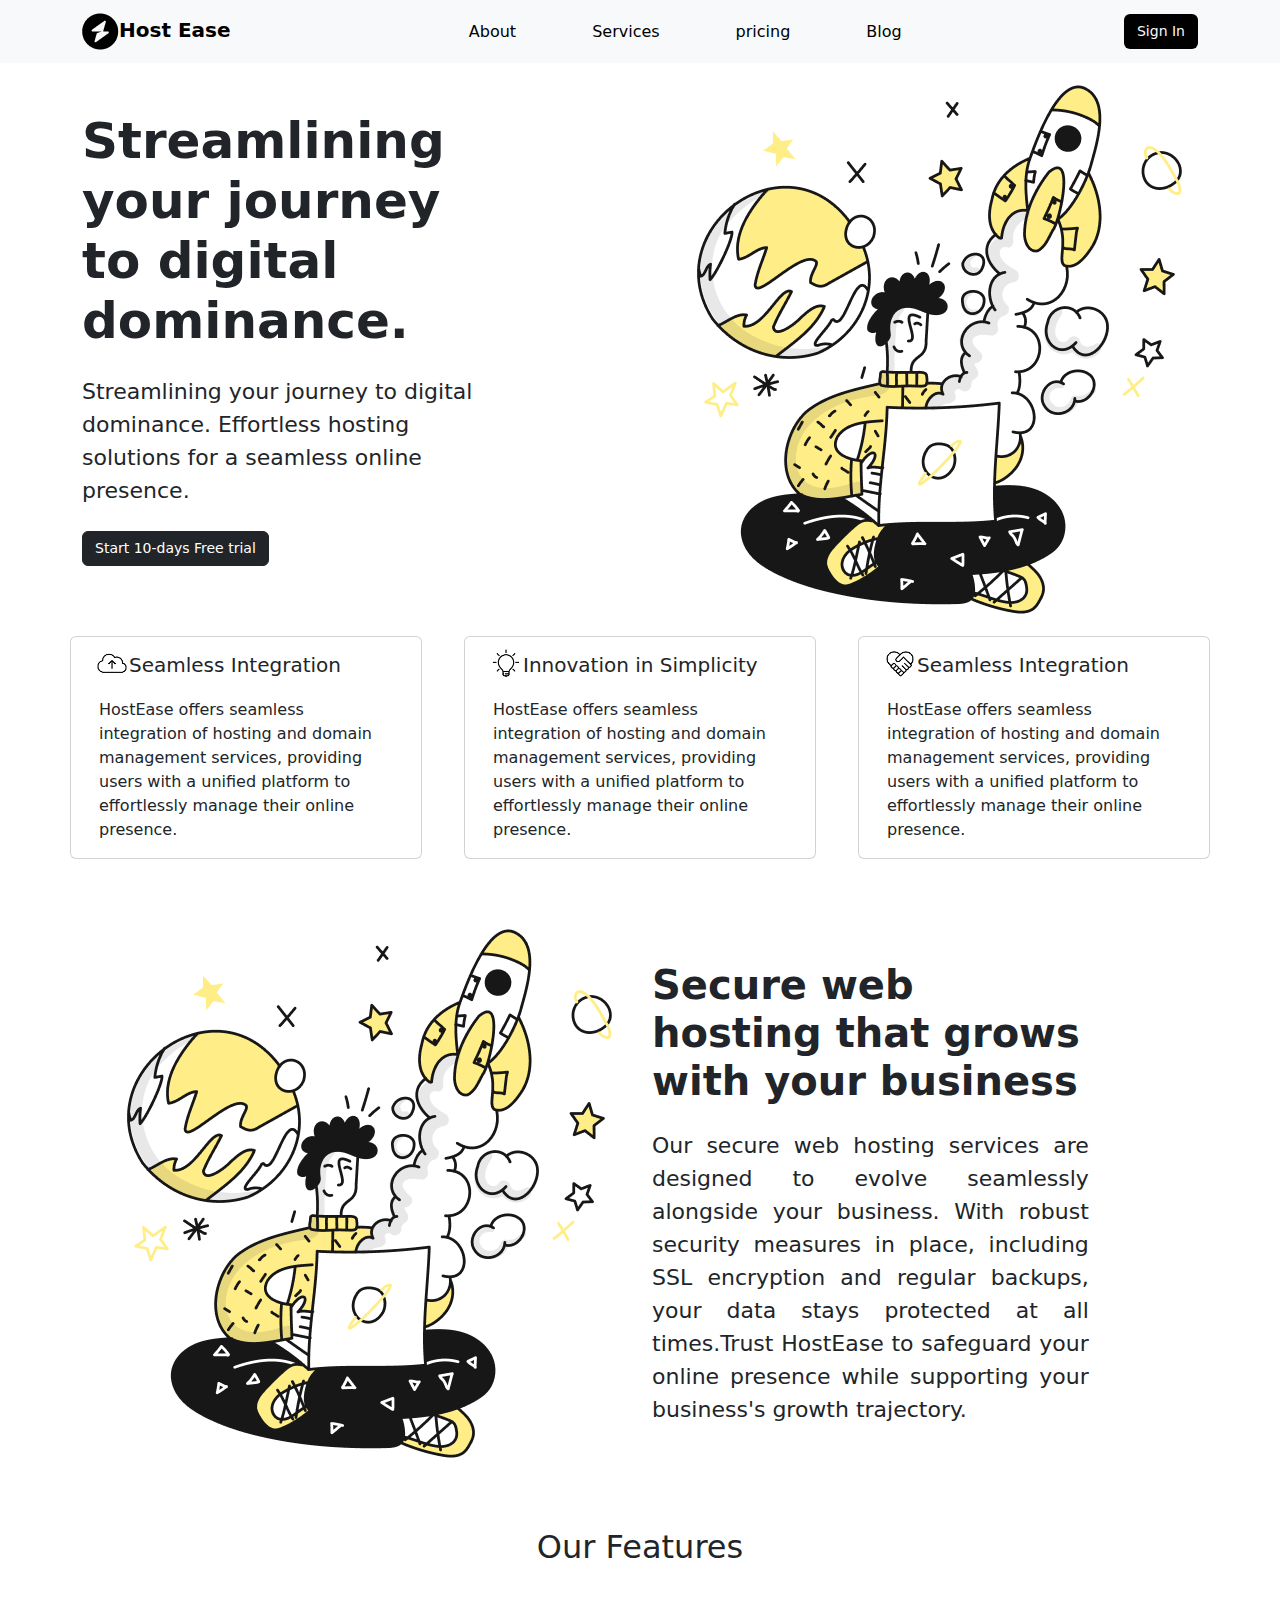
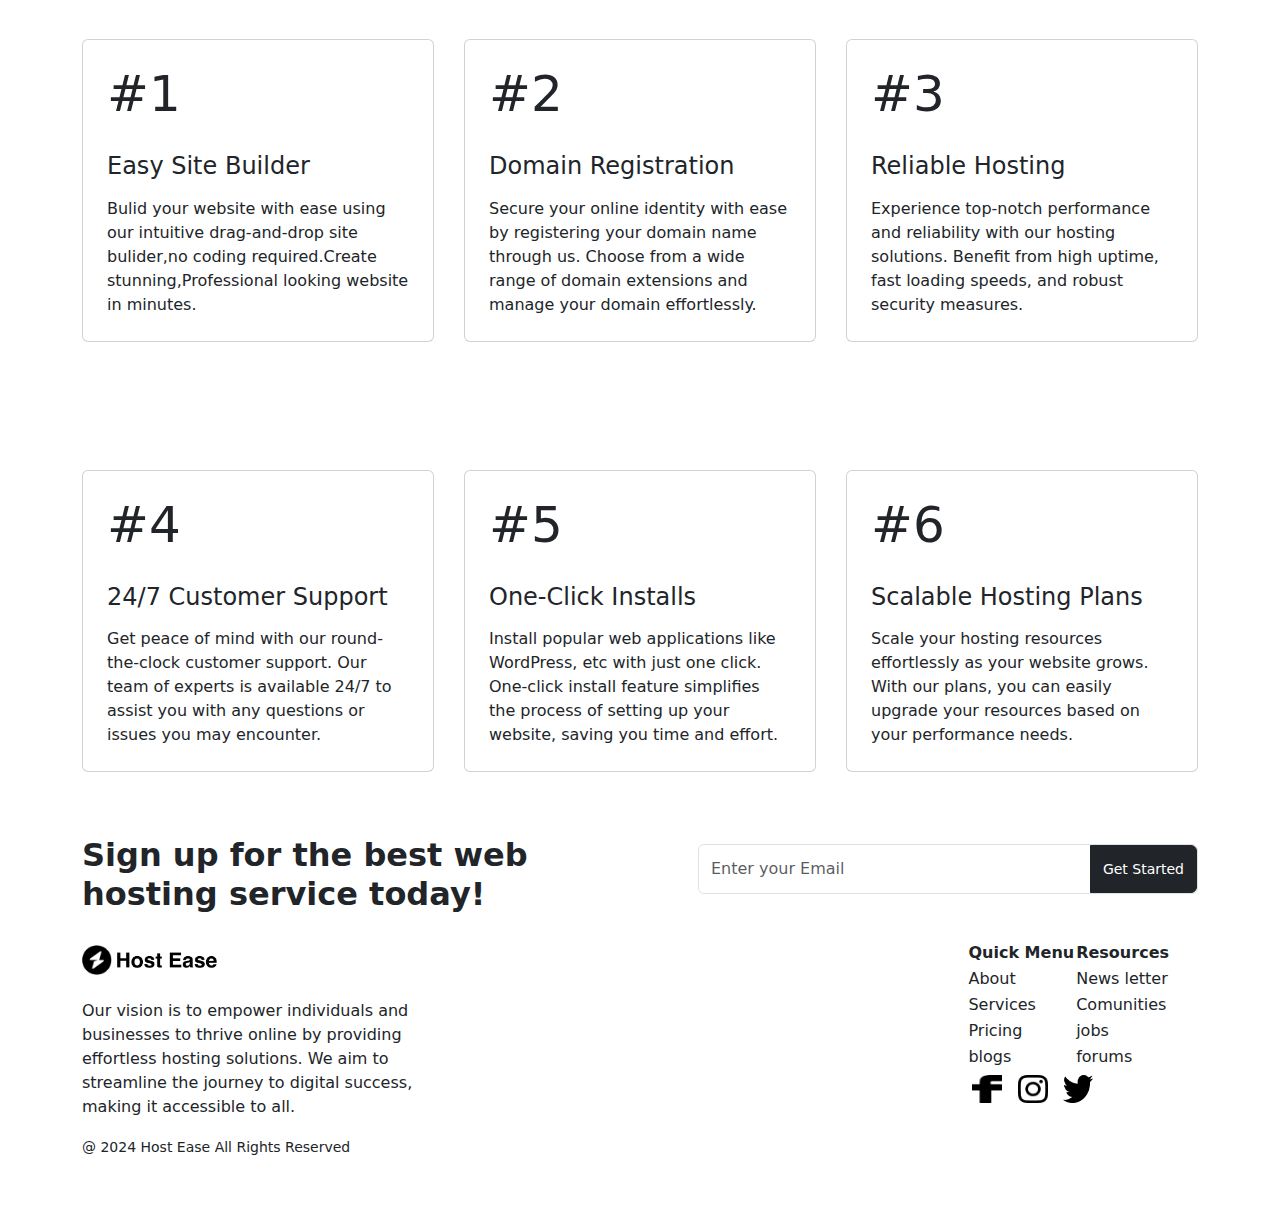
==== index.html @ 40d63b74 "hackathon" ====
<!doctype html>
<html lang="en">
  <head>
    <meta charset="utf-8">
    <meta name="viewport" content="width=device-width, initial-scale=1">
    <title>Figma Hackathon</title>
    <link href="https://cdn.jsdelivr.net/npm/bootstrap@5.3.3/dist/css/bootstrap.min.css" rel="stylesheet" integrity="sha384-QWTKZyjpPEjISv5WaRU9OFeRpok6YctnYmDr5pNlyT2bRjXh0JMhjY6hW+ALEwIH" crossorigin="anonymous">
    <link rel="stylesheet" href="style.css">
  </head>
  <body>
    
    <nav class="navbar navbar-expand-lg bg-body-tertiary nav-bar">
        <div class="container">
          <a class="navbar-brand" href="#"><img src="Vector.png" alt=""><b>Host Ease </b> </a>
          <button class="navbar-toggler" type="button" data-bs-toggle="collapse" data-bs-target="#navbarSupportedContent" aria-controls="navbarSupportedContent" aria-expanded="false" aria-label="Toggle navigation">
            <span class="navbar-toggler-icon"></span>
          </button>
          <div class="collapse navbar-collapse" id="navbarSupportedContent">
            <ul class="navbar-nav mx-auto mb-2 mb-lg-0">
              <li class="nav-item">
                <a class="nav-link active" aria-current="page" href="#">About</a>
              </li>
              <li class="nav-item">
                <a class="nav-link active" aria-current="page" href="#">Services</a>
              </li>
              <li class="nav-item">
                <a class="nav-link active" aria-current="page" href="#">pricing</a>
              </li>
              <li class="nav-item">
                <a class="nav-link active" aria-current="page" href="#">Blog</a>
              </li>

            </ul>
              <button class="btn bg-black text-light" type="submit">Sign In</button>
          </div>
        </div>
      </nav>


      <div class="container">
        <div class="row">
            <div class="col-lg-6 pe-5">
                <div class="left-side my-5">
                    
                    <h1 style="font-size: 50px; font-weight: 700;inline-size: 80%;" class="mt-5" >Streamlining your journey to digital dominance.</h1>
                    <p style="font-size: 22px;inline-size: 80%;; font-weight: 300;" class="my-4" >Streamlining your journey to digital dominance. Effortless hosting solutions for a seamless online presence.</p>
                    <button type="button" class="btn btn-dark">Start 10-days Free trial</button>


                </div>
            </div>
            <div class="col-lg-6">
                <img src="idea-launch 1.png" alt="">
            </div>
        </div>

<div class="row d-flex justify-content-between   flex-wrap">
    <div class="card" style="width: 22rem;">
        <div class="card-body">
          <img src="image 1.png" width="30" alt="" style="position: relative; top: -4px;right: 2px;"><h5 class="card-title d-inline">Seamless Integration</h5>
         <br>
          <p class="card-text mt-3">HostEase offers seamless integration of hosting and domain management services, providing users with a unified platform to effortlessly manage their online presence.</p>

        </div>
      </div>
    <div class="card" style="width: 22rem;">
        <div class="card-body">
          <img src="image 2.png" width="30" alt="" style="position: relative; top: -4px;right: 2px;"><h5 class="card-title d-inline">Innovation in Simplicity</h5>
         <br>
          <p class="card-text mt-3">HostEase offers seamless integration of hosting and domain management services, providing users with a unified platform to effortlessly manage their online presence.</p>

        </div>
      </div>
    <div class="card" style="width: 22rem;">
        <div class="card-body">
          <img src="image 3.png" width="30" alt="" style="position: relative; top: -4px;right: 2px;"><h5 class="card-title d-inline">Seamless Integration</h5>
         <br>
          <p class="card-text mt-3">HostEase offers seamless integration of hosting and domain management services, providing users with a unified platform to effortlessly manage their online presence.</p>

        </div>
      </div>

</div>


<div class="row my-5">
    <div class="col-lg-6">
        <img src="idea-launch 1.png" alt="">
    </div>
    <div class="col-lg-6 m-auto">
        <div class="left-side my-5">
            
            <h1 style="font-size: 40px; font-weight: 700;inline-size: 80%;" class="mt-5" >Secure web hosting that
                grows with your business</h1>
            <p style="font-size: 22px;inline-size: 80%;; font-weight: 300;text-align: justify;" class="my-4 " >Our secure web hosting services are designed to evolve seamlessly alongside your business. With robust security measures in place, including SSL encryption and regular backups, your data stays protected at all times.Trust HostEase to safeguard 
                your online presence while supporting your business's growth trajectory.</p>

        </div>
    </div>
</div>


<div class="row ">
    <h2 class="text-center" >Our Features</h2>
    
    <div class="d-flex justify-content-between flex-wrap my-5">
        <div class="card p-2 my-md-3" style="width: 22rem;">
            <div class="card-body">
              <h1 class="card-title" style="font-size: 50px;">#1</h5>
                <br>
              <h4 class="card-subtitle mb-3 ">Easy Site Builder</h6>
              <p class="card-text">Bulid your website with ease using our intuitive drag-and-drop site bulider,no coding required.Create stunning,Professional looking website in minutes.</p>
              
            </div>
          </div>
          <div class="card p-2 my-md-3" style="width: 22rem;">
              <div class="card-body">
                <h1 class="card-title" style="font-size: 50px;">#2</h5>
                  <br>
                <h4 class="card-subtitle mb-3 ">Domain Registration</h6>
                <p class="card-text">Secure your online identity with ease by registering your domain name through us. Choose from a wide range of domain extensions and manage your domain effortlessly.</p>
                
              </div>
            </div>
            <div class="card p-2 my-md-3" style="width: 22rem;">
            <div class="card-body">
              <h1 class="card-title" style="font-size: 50px;">#3</h5>
                <br>
              <h4 class="card-subtitle mb-3 ">Reliable Hosting</h6>
              <p class="card-text">Experience top-notch performance and reliability with our hosting solutions. Benefit from high uptime, fast loading speeds, and robust security measures.
            </p>
              
            </div>
          </div>
    </div>

    <div class="d-flex justify-content-between flex-wrap my-5">
    <div class="card p-2 my-md-3" style="width: 22rem;">
            <div class="card-body">
              <h1 class="card-title" style="font-size: 50px;">#4</h5>
                <br>
              <h4 class="card-subtitle mb-3 ">24/7 Customer Support</h6>
              <p class="card-text">Get peace of mind with our round-the-clock customer support. Our team of experts is available 24/7 to assist you with any questions or issues you may encounter.
            </p>
              
            </div>
          </div>
          <div class="card p-2 my-md-3" style="width: 22rem;">
            <div class="card-body">
              <h1 class="card-title" style="font-size: 50px;">#5</h5>
                <br>
              <h4 class="card-subtitle mb-3 ">One-Click Installs</h6>
              <p class="card-text">Install popular web applications like WordPress, etc with just one click. One-click install feature simplifies the process of setting up your website, saving you time and effort.
            </p>
              
            </div>
          </div>
        <div class="card p-2 my-md-3" style="width: 22rem;">
            <div class="card-body">
              <h1 class="card-title" style="font-size: 50px;">#6</h5>
                <br>
              <h4 class="card-subtitle mb-3 ">Scalable Hosting Plans</h6>
              <p class="card-text">Scale your hosting resources effortlessly as your website grows. With our plans, you can easily upgrade your resources based on your performance needs.</p>
              
            </div>
          </div>
    </div>
</div>



<div class="footer">
    <div class="row">
        <div class="col-lg-6">
            <h2 style="font-weight: 700;">Sign up for the best web <br> 
                hosting service today!</h2>
                <br>
                <img src="Vector.png" width="30" alt=""> 
                <img src="Host Ease.png" width="100" alt="">
                <br><br>

                <p style="inline-size: 350px;">Our vision is to empower individuals and businesses to thrive online by providing effortless hosting solutions. We aim to streamline the journey to digital success, making it accessible to all. </p>
        
        <small>@ 2024 Host Ease All Rights Reserved</small>
            </div>
        <div class="col-lg-6 mt-2 float-end">


                <div class="input-group border rounded ">
                  <input
                    type="email"
                    class="form-control border-0"
                    placeholder="Enter your Email"
                    aria-label="Enter your Email"
                  >
                  <button class="btn btn-dark">Get Started</button>
                </div>
            <br> <br><br><br>
            <div class="images-footer">
                <table style="">   
                    <tr>
                        <th>Quick Menu</th>
                        <th>Resources</th>
                    </tr>
                    <tr>
                        <td>About</td>
                        <td>News letter</td>
                    </tr>
                    <tr>
                        <td>Services</td>
                        <td>Comunities</td>
                    </tr>
                    <tr>
                        <td>Pricing</td>
                        <td>jobs</td>
                    </tr>
                    <tr>
                        <td>blogs</td>
                        <td>forums</td>
                    </tr>
                </table>

                <img src="Vector (1).png" alt="">
                <img src="Vector (2).png" alt="">
                <img src="Vector (3).png" alt="">
            </div>
        </div>
    </div>
</div>
      </div>
<br><br><br>
    <script src="https://cdn.jsdelivr.net/npm/bootstrap@5.3.3/dist/js/bootstrap.bundle.min.js" integrity="sha384-YvpcrYf0tY3lHB60NNkmXc5s9fDVZLESaAA55NDzOxhy9GkcIdslK1eN7N6jIeHz" crossorigin="anonymous"></script>
  </body>
</html>
---- style.css ----
.nav-bar li{
    margin: 0 30px;
}
.input-group {
    width: 500px;
    height: 50px;
    float: right;
  }
  
  .form-control {
    font-size: 16px;
  }
  
  .btn {
    font-size: 14px;
  }
  .images-footer img{
width: 30px;
height: 28px;
margin: 5px;
  }
  .images-footer{
position: absolute;
right: 110px;
    
  }
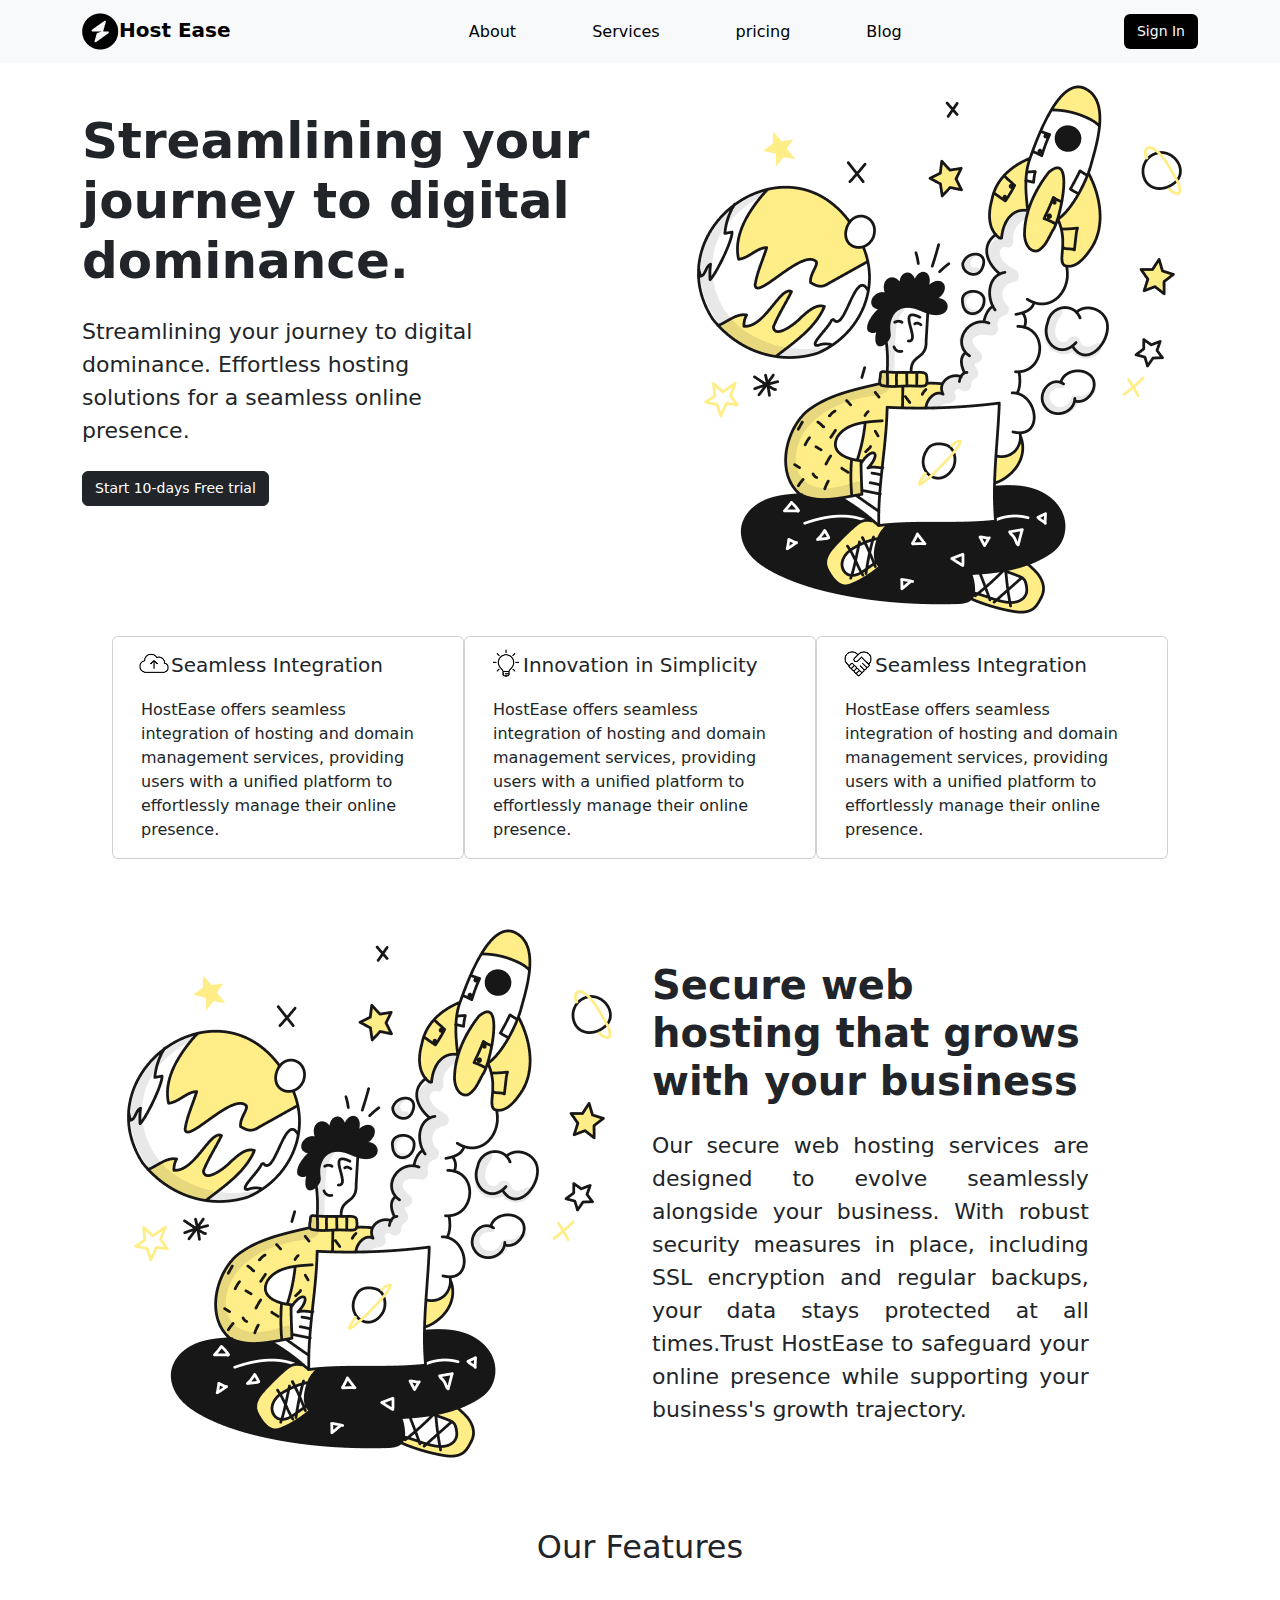
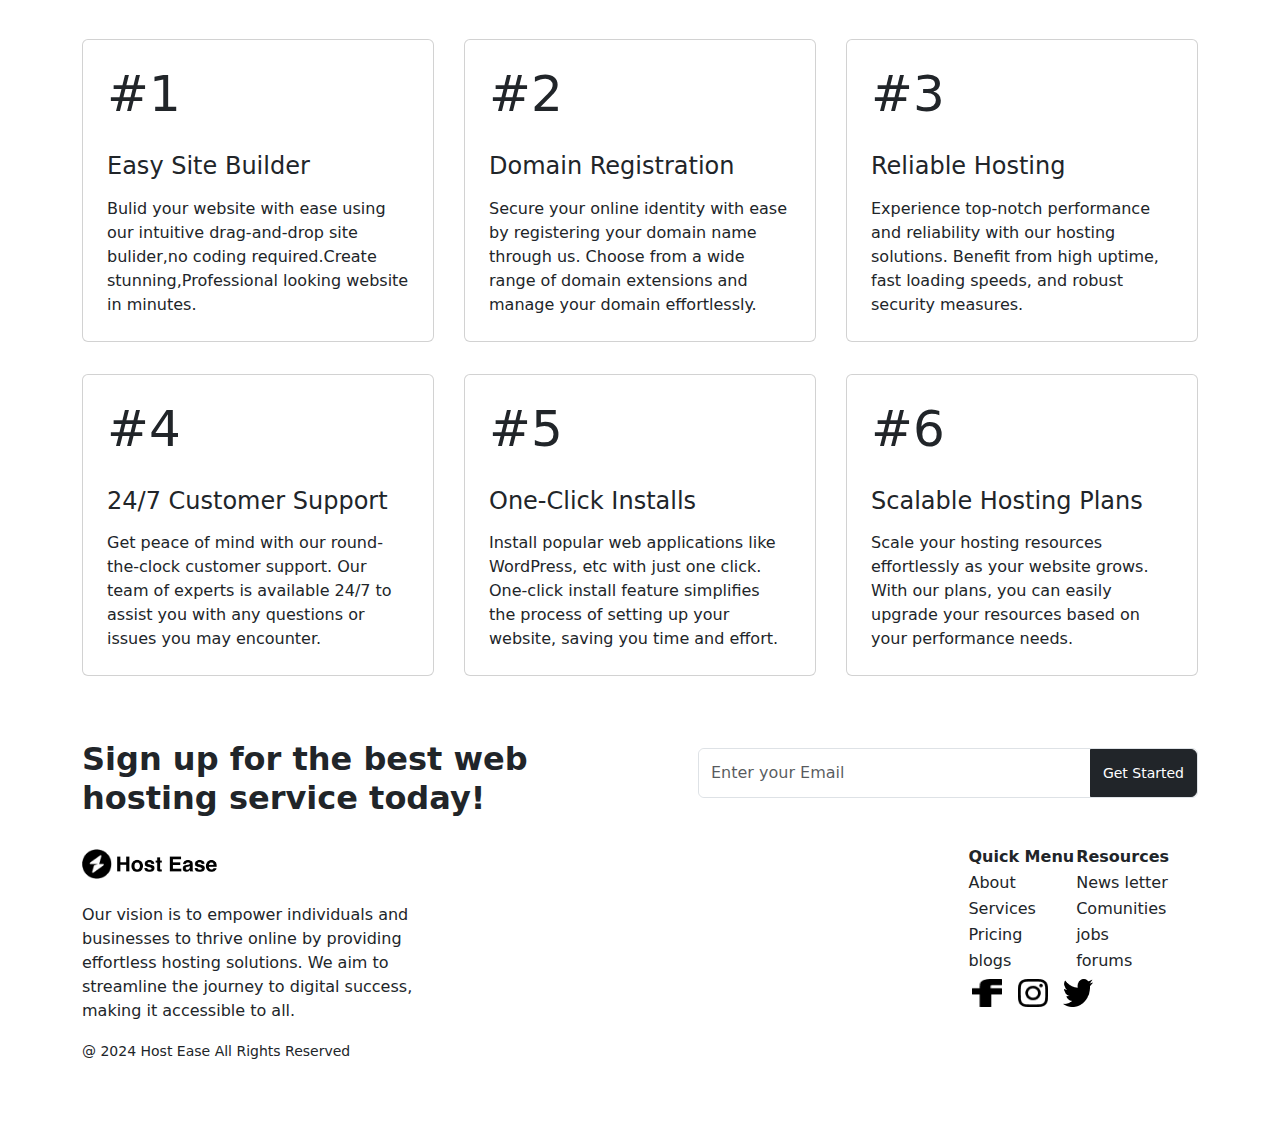
==== commit 70a04b4c: "hackathon" ====
--- a/index.html
+++ b/index.html
@@ -39,22 +39,23 @@
 
       <div class="container">
         <div class="row">
-            <div class="col-lg-6 pe-5">
+            <div class="col-lg-6 col-12 pe-5">
                 <div class="left-side my-5">
                     
-                    <h1 style="font-size: 50px; font-weight: 700;inline-size: 80%;" class="mt-5" >Streamlining your journey to digital dominance.</h1>
-                    <p style="font-size: 22px;inline-size: 80%;; font-weight: 300;" class="my-4" >Streamlining your journey to digital dominance. Effortless hosting solutions for a seamless online presence.</p>
+                    <h1 style="font-size: 50px; font-weight: 700;" class="mt-5" >Streamlining your journey to digital dominance.</h1>
+                    <p style="font-size: 22px;; font-weight: 300;width: 430px;" class="my-4" >Streamlining your journey to digital dominance. Effortless hosting solutions for a seamless online presence.</p>
                     <button type="button" class="btn btn-dark">Start 10-days Free trial</button>
 
 
                 </div>
             </div>
-            <div class="col-lg-6">
+            <div class="col-lg-6  media-img">
                 <img src="idea-launch 1.png" alt="">
             </div>
         </div>
 
-<div class="row d-flex justify-content-between   flex-wrap">
+<div class="row d-flex justify-content-between flex-wrap justify-content-md-center po-cards">
+  
     <div class="card" style="width: 22rem;">
         <div class="card-body">
           <img src="image 1.png" width="30" alt="" style="position: relative; top: -4px;right: 2px;"><h5 class="card-title d-inline">Seamless Integration</h5>
@@ -84,7 +85,7 @@
 
 
 <div class="row my-5">
-    <div class="col-lg-6">
+    <div class="col-lg-6 media-img">
         <img src="idea-launch 1.png" alt="">
     </div>
     <div class="col-lg-6 m-auto">
@@ -103,7 +104,7 @@
 <div class="row ">
     <h2 class="text-center" >Our Features</h2>
     
-    <div class="d-flex justify-content-between flex-wrap my-5">
+    <div class="d-flex justify-content-between flex-wrap my-5 po-cards">
         <div class="card p-2 my-md-3" style="width: 22rem;">
             <div class="card-body">
               <h1 class="card-title" style="font-size: 50px;">#1</h5>
@@ -132,9 +133,7 @@
               
             </div>
           </div>
-    </div>
-
-    <div class="d-flex justify-content-between flex-wrap my-5">
+
     <div class="card p-2 my-md-3" style="width: 22rem;">
             <div class="card-body">
               <h1 class="card-title" style="font-size: 50px;">#4</h5>
--- a/style.css
+++ b/style.css
@@ -23,4 +23,13 @@
 position: absolute;
 right: 110px;
     
-  }+  }
+  @media (max-width: 1000px) {
+.media-img img{
+  width: 100%;
+}
+.po-cards .card{
+  margin: 10px auto;
+}
+  }
+  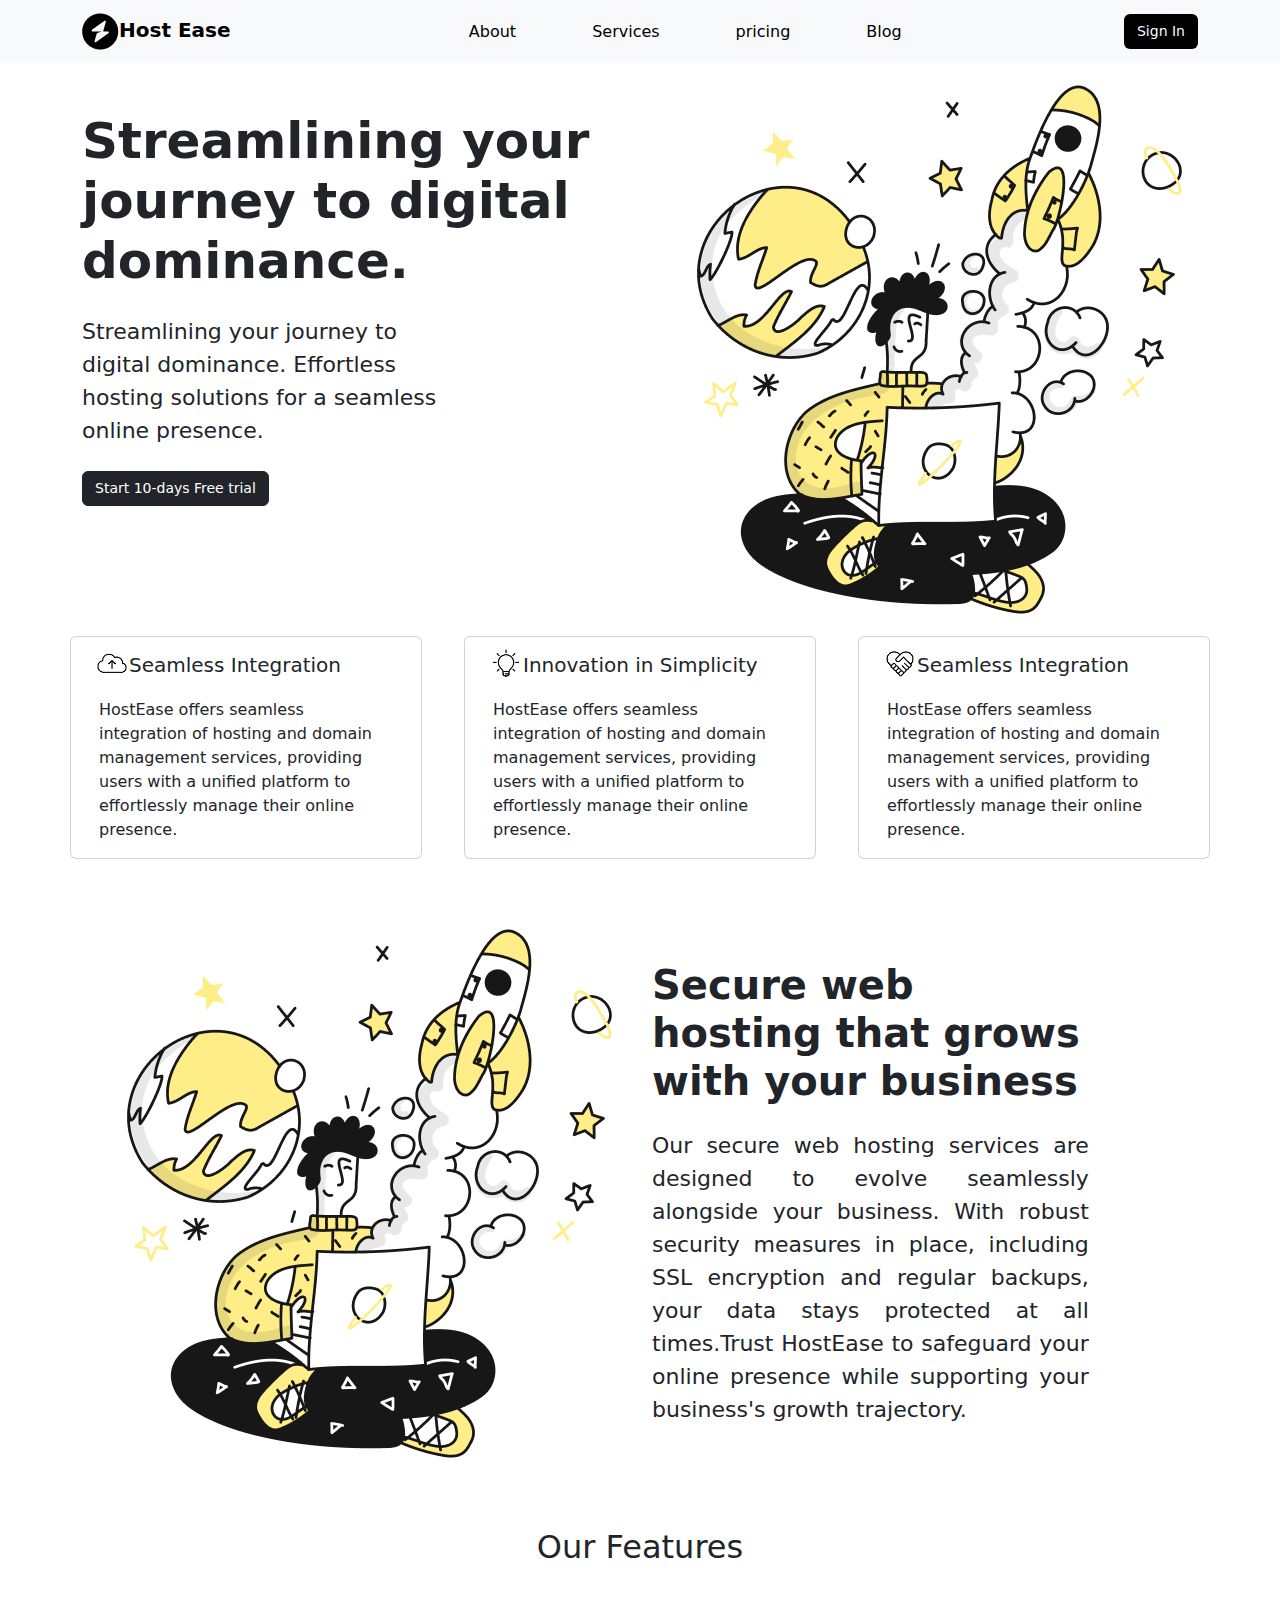
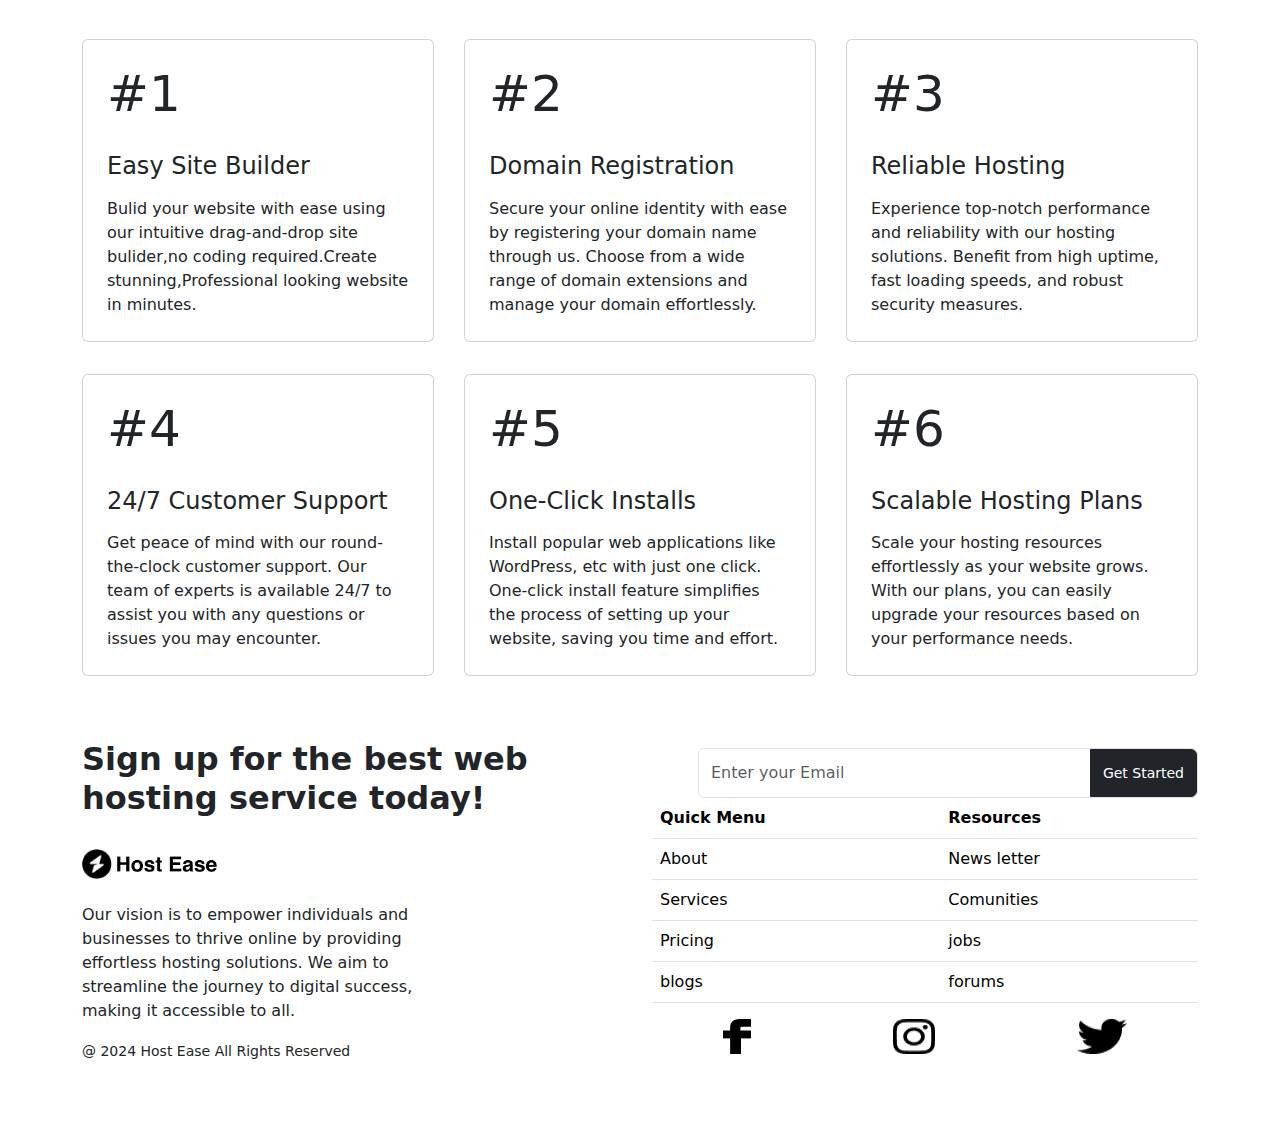
==== commit 0853fe21: "hackathon" ====
--- a/index.html
+++ b/index.html
@@ -18,7 +18,7 @@
           <div class="collapse navbar-collapse" id="navbarSupportedContent">
             <ul class="navbar-nav mx-auto mb-2 mb-lg-0">
               <li class="nav-item">
-                <a class="nav-link active" aria-current="page" href="#">About</a>
+                <a class="nav-link active" aria-current="page" href="search-bar.html">About</a>
               </li>
               <li class="nav-item">
                 <a class="nav-link active" aria-current="page" href="#">Services</a>
@@ -40,11 +40,11 @@
       <div class="container">
         <div class="row">
             <div class="col-lg-6 col-12 pe-5">
-                <div class="left-side my-5">
+                <div class="left-side my-5 h-style">
                     
-                    <h1 style="font-size: 50px; font-weight: 700;" class="mt-5" >Streamlining your journey to digital dominance.</h1>
-                    <p style="font-size: 22px;; font-weight: 300;width: 430px;" class="my-4" >Streamlining your journey to digital dominance. Effortless hosting solutions for a seamless online presence.</p>
-                    <button type="button" class="btn btn-dark">Start 10-days Free trial</button>
+                    <h1 style="font-size: 50px; font-weight: 700;" class="mt-5 mx-0" >Streamlining your journey to digital dominance.</h1>
+                    <p style="font-size: 22px;; font-weight: 300;inline-size: 75%; " class="my-4 mx-0" >Streamlining your journey to digital dominance. Effortless hosting solutions for a seamless online presence.</p>
+                    <button type="button" class="btn btn-dark ">Start 10-days Free trial</button>
 
 
                 </div>
@@ -54,7 +54,7 @@
             </div>
         </div>
 
-<div class="row d-flex justify-content-between flex-wrap justify-content-md-center po-cards">
+<div class="row d-flex justify-content-md-between flex-wrap justify-content-center po-cards">
   
     <div class="card" style="width: 22rem;">
         <div class="card-body">
@@ -91,9 +91,9 @@
     <div class="col-lg-6 m-auto">
         <div class="left-side my-5">
             
-            <h1 style="font-size: 40px; font-weight: 700;inline-size: 80%;" class="mt-5" >Secure web hosting that
+            <h1 style="font-size: 40px; font-weight: 700;inline-size: 80%;" class="mt-5 h-style" >Secure web hosting that
                 grows with your business</h1>
-            <p style="font-size: 22px;inline-size: 80%;; font-weight: 300;text-align: justify;" class="my-4 " >Our secure web hosting services are designed to evolve seamlessly alongside your business. With robust security measures in place, including SSL encryption and regular backups, your data stays protected at all times.Trust HostEase to safeguard 
+            <p style="font-size: 22px;inline-size: 80%;; font-weight: 300;text-align: justify;" class="my-4 h-style " >Our secure web hosting services are designed to evolve seamlessly alongside your business. With robust security measures in place, including SSL encryption and regular backups, your data stays protected at all times.Trust HostEase to safeguard 
                 your online presence while supporting your business's growth trajectory.</p>
 
         </div>
@@ -182,21 +182,21 @@
         
         <small>@ 2024 Host Ease All Rights Reserved</small>
             </div>
-        <div class="col-lg-6 mt-2 float-end">
-
-
-                <div class="input-group border rounded ">
+        <div class="col-lg-6 col-12 mt-2 ">
+
+
+                <div class="input-group border rounded-2 float-lg-end">
                   <input
                     type="email"
                     class="form-control border-0"
                     placeholder="Enter your Email"
                     aria-label="Enter your Email"
                   >
-                  <button class="btn btn-dark">Get Started</button>
+                  <button class="btn btn-hee btn-dark">Get Started</button>
                 </div>
-            <br> <br><br><br>
-            <div class="images-footer">
-                <table style="">   
+            
+          
+                <table class=" table" >   
                     <tr>
                         <th>Quick Menu</th>
                         <th>Resources</th>
@@ -218,11 +218,12 @@
                         <td>forums</td>
                     </tr>
                 </table>
-
+<div class="d-flex justify-content-around">
                 <img src="Vector (1).png" alt="">
                 <img src="Vector (2).png" alt="">
                 <img src="Vector (3).png" alt="">
-            </div>
+           </div>  
+      
         </div>
     </div>
 </div>
--- a/style.css
+++ b/style.css
@@ -24,12 +24,35 @@
 right: 110px;
     
   }
+
+
   @media (max-width: 1000px) {
 .media-img img{
   width: 100%;
 }
+.input-group{
+  width: 100%;
+  margin: 5px auto;
+}
+.btn-hee{
+  margin: 5px auto; 
+}
 .po-cards .card{
   margin: 10px auto;
 }
+.left-side{
+  width: 100%;
+  inline-size: 100%;
+}
+.h-style{
+  inline-size: 100%;
+  margin: 10px auto;
+  text-align: left !important;
+  width: 100%;
+}
+
+  }
+  @media (max-width: 580px) {
+
   }
   